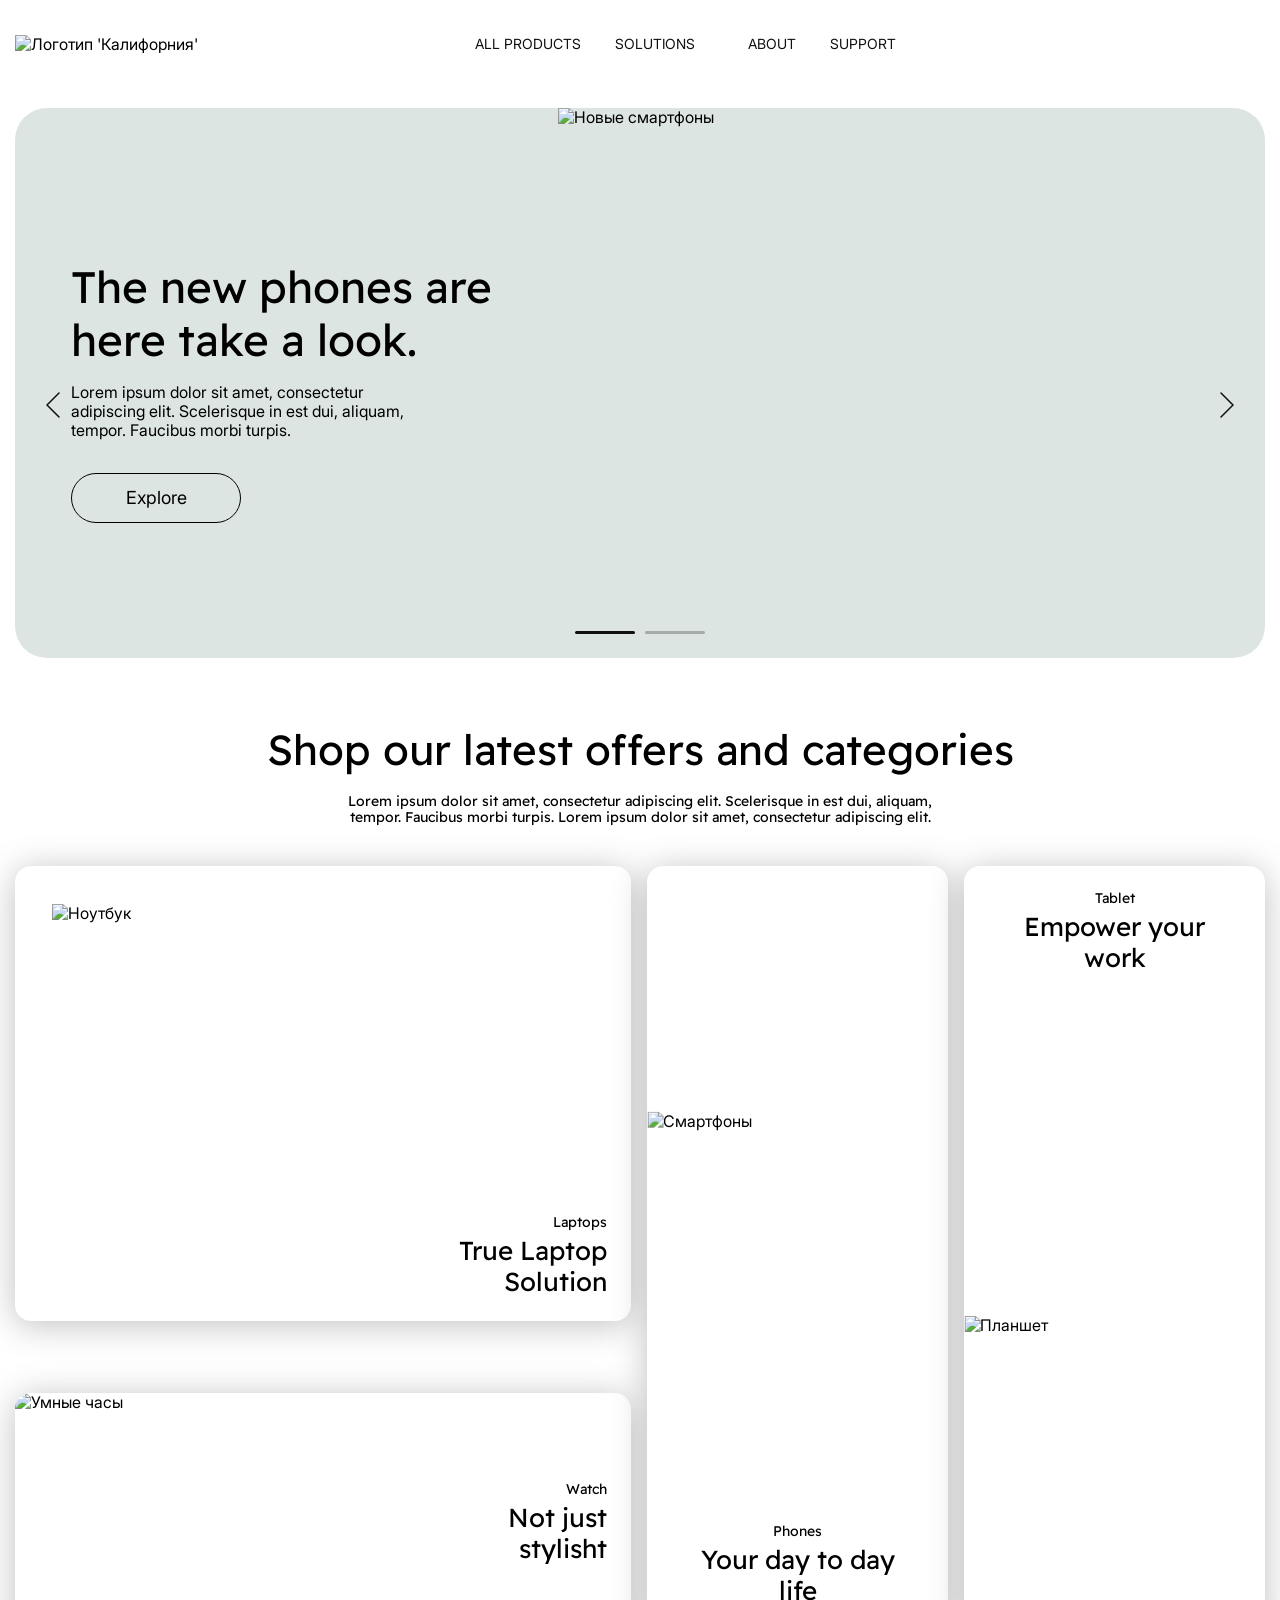
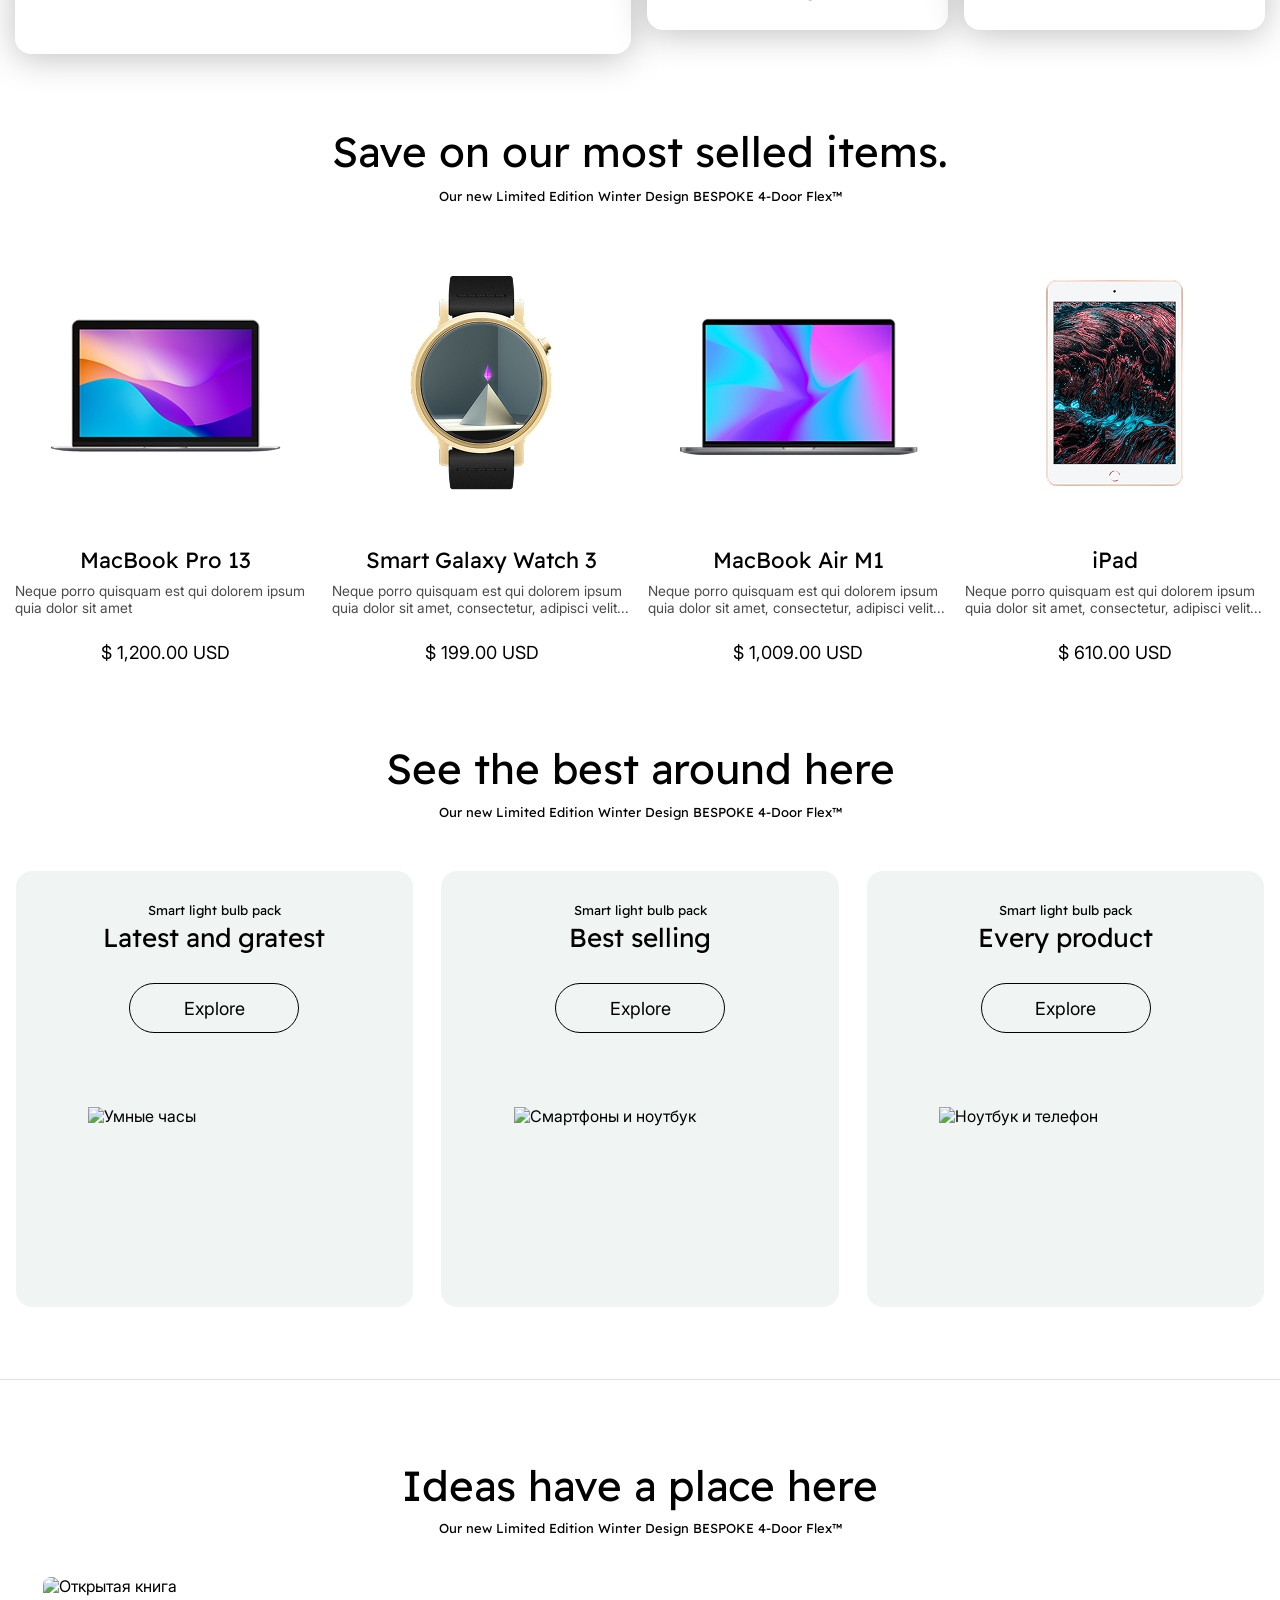
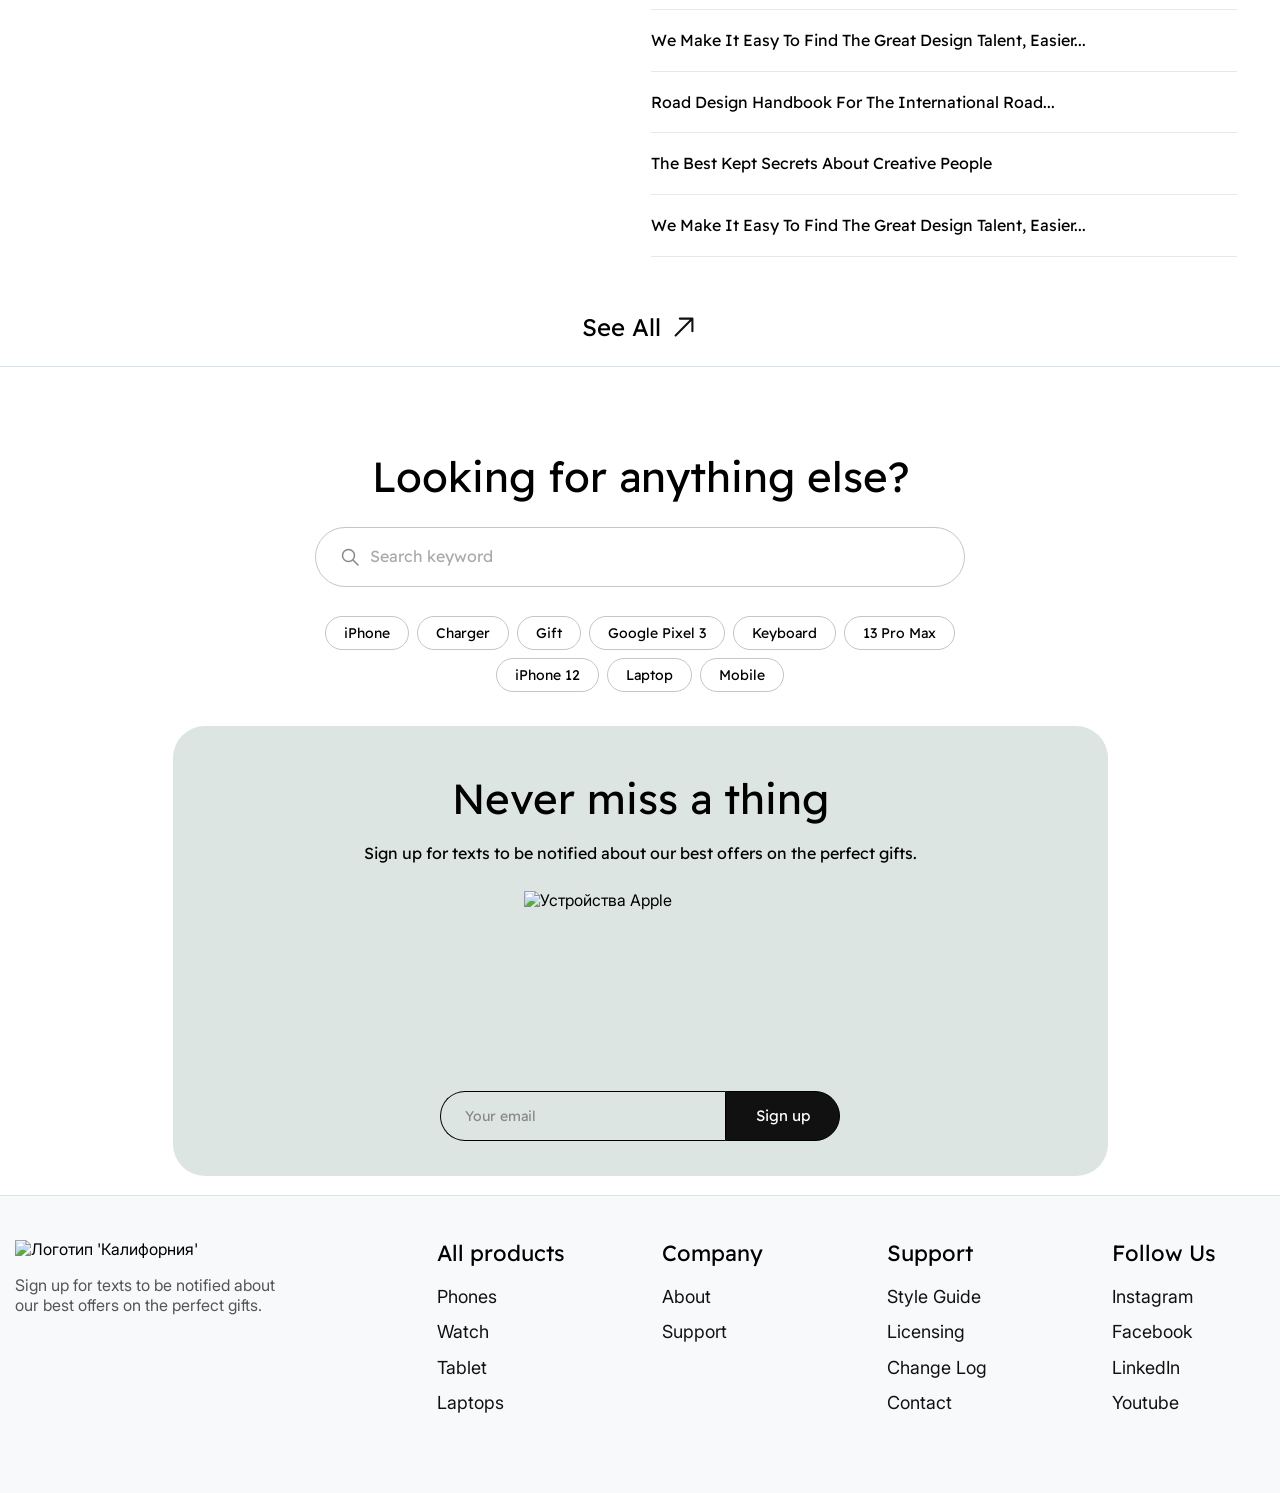
==== Diplom/index.html @ f05d5668 "Add files via upload" ====
<!doctype html>
<html class="page" lang="ru">
  <head>
    <meta charset="UTF-8" />
    <meta name="viewport" content="width=device-width, initial-scale=1.0" />
    <link rel="stylesheet" href="./css/index.css" />
    <script src="./js/index.js" type="module"></script>
    <link rel="shortcut icon" href="icons/apple-logo.png" type="image/x-icon">
    <title>Apple</title>
  </head>

<div class="search-modal" id="searchModal" role="dialog" aria-modal="true" aria-label="Поиск">
  <div class="search-modal__inner">

    <button class="search-modal__close" id="searchModalClose" aria-label="Закрыть поиск">
      <svg width="20" height="20" viewBox="0 0 20 20" fill="none" xmlns="http://www.w3.org/2000/svg">
        <path d="M2 2L18 18M18 2L2 18" stroke="#111" stroke-width="1.5" stroke-linecap="round"/>
      </svg>
    </button>

    <p class="search-modal__label">Search</p>

    <form class="search-modal__form" action="#" onsubmit="return false;">
      <div class="search-modal__input-wrap">
        <svg class="search-modal__icon" width="22" height="22" viewBox="0 0 22 22" fill="none" xmlns="http://www.w3.org/2000/svg">
          <circle cx="9.5" cy="9.5" r="7" stroke="#aaa" stroke-width="1.5"/>
          <path d="M15 15L21 21" stroke="#aaa" stroke-width="1.5" stroke-linecap="round"/>
        </svg>
        <input
          class="search-modal__input"
          id="searchModalInput"
          type="text"
          placeholder="Search keyword..."
          autocomplete="off"
        />
      </div>
    </form>

    <div class="search-modal__tags">
      <span class="search-modal__tags-label">Popular:</span>
      <button class="search-modal__tag" type="button">iPhone</button>
      <button class="search-modal__tag" type="button">Charger</button>
      <button class="search-modal__tag" type="button">MacBook</button>
      <button class="search-modal__tag" type="button">iPad</button>
      <button class="search-modal__tag" type="button">Watch</button>
    </div>

  </div>
</div>

  <body class="page__body">
    <header class="header">
      <div class="container header__container">
        <div class="header__logo">
          <a href="#" class="header__logo-link">
            <img
              class="logo"
              width="170"
              height="21"
              src="/icons/logo.webp"
              alt="Логотип 'Калифорния'"
            />
          </a>
        </div>

        <nav class="header__nav" id="headerNav">
          <ul class="header__nav-list text-regular">
            <li class="header__nav-item">
              <a href="#" class="header__nav-item-link">all products</a>
            </li>

            <!-- Solutions с дропдауном -->
            <li class="header__nav-item header__nav-item--dropdown">
              <a
                href="#"
                class="header__nav-item-link header__nav-item-link--dropdown"
              >
                Solutions
                <svg class="header__nav-item-icon" width="12" height="8">
                  <use href="/icons/sprite.svg#arrow-bottom"></use>
                </svg>
              </a>
              <ul class="header__dropdown">
                <li class="header__dropdown-item">
                  <a href="#" class="header__dropdown-link">Example</a>
                </li>
                <li class="header__dropdown-item">
                  <a href="#" class="header__dropdown-link">Example</a>
                </li>
                <li class="header__dropdown-item">
                  <a href="#" class="header__dropdown-link">Example</a>
                </li>
              </ul>
            </li>

            <li class="header__nav-item">
              <a href="#" class="header__nav-item-link">ABOUT</a>
            </li>
            <li class="header__nav-item">
              <a href="#" class="header__nav-item-link">Support</a>
            </li>
          </ul>
        </nav>

        <div class="header__actions">
          <button class="header__actions-button" aria-label="Поиск">
            <svg class="header__actions-icon" width="24" height="24">
              <use href="/icons/sprite.svg#search"></use>
            </svg>
          </button>
          <button class="header__actions-button" aria-label="Корзина">
            <svg class="header__actions-icon" width="24" height="24">
              <use href="/icons/sprite.svg#cart"></use>
            </svg>
          </button>

          <!-- Бургер (только мобайл) -->
          <button
            class="header__burger"
            id="burgerBtn"
            aria-label="Открыть меню"
            aria-expanded="false"
            aria-controls="headerNav"
          >
            <span class="header__burger-line"></span>
            <span class="header__burger-line"></span>
            <span class="header__burger-line"></span>
          </button>
        </div>
      </div>
    </header>
    <section class="hero">
      <div class="container">
        <div class="hero__slider" id="heroSlider">
          <!-- стрелки -->
          <button
            class="hero__arrow hero__arrow--prev"
            id="heroPrev"
            aria-label="Предыдущий слайд"
          >
            <svg
              width="14"
              height="26"
              viewBox="0 0 14 26"
              fill="none"
              xmlns="http://www.w3.org/2000/svg"
            >
              <path
                d="M13 1L1 13L13 25"
                stroke="#111"
                stroke-width="1.5"
                stroke-linecap="round"
                stroke-linejoin="round"
              />
            </svg>
          </button>
          <button
            class="hero__arrow hero__arrow--next"
            id="heroNext"
            aria-label="Следующий слайд"
          >
            <svg
              width="14"
              height="26"
              viewBox="0 0 14 26"
              fill="none"
              xmlns="http://www.w3.org/2000/svg"
            >
              <path
                d="M1 1L13 13L1 25"
                stroke="#111"
                stroke-width="1.5"
                stroke-linecap="round"
                stroke-linejoin="round"
              />
            </svg>
          </button>
          <!-- track -->
          <div class="hero__track-wrap">
            <div class="hero__track" id="heroTrack">
              <!-- Слайд 1 -->
              <div class="hero__slide">
                <div class="hero__content">
                  <h1 class="hero__title">
                    The new phones are<br />here take a look.
                  </h1>
                  <p class="hero__text">
                    Lorem ipsum dolor sit amet, consectetur adipiscing elit.
                    Scelerisque in est dui, aliquam, tempor. Faucibus morbi
                    turpis.
                  </p>
                  <button class="hero__btn">Explore</button>
                </div>
                <div class="hero__image-wrap">
                  <img
                    class="hero__image"
                    src="/img/hero-phones.webp"
                    width="647"
                    height="550"
                    alt="Новые смартфоны"
                  />
                </div>
              </div>

              <!-- Слайд 2 -->
              <div class="hero__slide">
                <div class="hero__content">
                  <h1 class="hero__title">
                    The new phones are<br />here take a look.
                  </h1>
                  <p class="hero__text">
                    Lorem ipsum dolor sit amet, consectetur adipiscing elit.
                    Scelerisque in est dui, aliquam, tempor. Faucibus morbi
                    turpis.
                  </p>
                  <button class="hero__btn">Explore</button>
                </div>
                <div class="hero__image-wrap">
                  <img
                    class="hero__image"
                    src="/img/hero-phones.webp"
                    width="647"
                    height="550"
                    alt="Новые смартфоны"
                  />
                </div>
              </div>
            </div>

            <div class="hero__dots" id="heroDots">
              <button
                class="hero__dot hero__dot--active"
                data-index="0"
                aria-label="Слайд 1"
              ></button>
              <button
                class="hero__dot"
                data-index="1"
                aria-label="Слайд 2"
              ></button>
            </div>
          </div>
        </div>
      </div>
    </section>
    <section class="categories">
      <div class="container">
        <div class="categories__header">
          <h2 class="categories__title">
            Shop our latest offers and categories
          </h2>
          <p class="categories__text">
            Lorem ipsum dolor sit amet, consectetur adipiscing elit. Scelerisque
            in est dui, aliquam,<br />tempor. Faucibus morbi turpis. Lorem ipsum
            dolor sit amet, consectetur adipiscing elit.
          </p>
        </div>

        <div class="categories__grid">
          <!-- Левая колонка -->
          <div class="categories__col categories__col--left">
            <!-- Ноутбук -->
            <div class="categories__card categories__card--laptop">
              <img
                class="categories__card-img categories__card-img--laptop"
                src="/img/categories-laptop.webp"
                width="500"
                height="377"
                alt="Ноутбук"
              />
              <div class="categories__card-info categories__card-info--laptop">
                <span class="categories__card-label">Laptops</span>
                <h3 class="categories__card-title">
                  True Laptop<br />Solution
                </h3>
              </div>
            </div>

            <!-- Часы -->
            <div class="categories__card categories__card--watch">
              <img
                class="categories__card-img categories__card-img--watch"
                src="/img/categories-watch.webp"
                width="381"
                height="270"
                alt="Умные часы"
              />
              <div class="categories__card-info categories__card-info--watch">
                <span class="categories__card-label">Watch</span>
                <h3 class="categories__card-title">Not just<br />stylisht</h3>
              </div>
            </div>
          </div>
          <!-- /categories__col--left -->

          <!-- Правая колонка -->
          <div class="categories__col categories__col--right">
            <!-- Телефон -->
            <div class="categories__card categories__card--phone">
              <img
                class="categories__card-img categories__card-img--phone"
                src="/img/categories-phones.webp"
                width="405"
                height="367"
                alt="Смартфоны"
              />
              <div class="categories__card-info categories__card-info--phone">
                <span class="categories__card-label">Phones</span>
                <h3 class="categories__card-title">
                  Your day to day<br />life
                </h3>
              </div>
            </div>

            <!-- Планшет -->
            <div class="categories__card categories__card--tablet">
              <img
                class="categories__card-img categories__card-img--tablet"
                src="/img/categories-tablet.webp"
                width="467"
                height="425"
                alt="Планшет"
              />
              <div class="categories__card-info categories__card-info--tablet">
                <span class="categories__card-label">Tablet</span>
                <h3 class="categories__card-title">Empower your<br />work</h3>
              </div>
            </div>
          </div>
        </div>
      </div>
    </section>
    <section class="advert">
      <div class="container">
        <div class="advert__header">
          <h2 class="advert__title title-md">Save on our most selled items.</h2>
          <p class="advert__header-info text-regular">Our new Limited Edition Winter Design BESPOKE 4-Door Flex™</p>
        </div>
        <div class="advert__goods-wrapper">
          <div class="advert__goods-cart">
            <a href="#" class="advert__goods-img-link"><img class="advert__goods-img" src="img/advert-laptop-1.webp" alt="Ноутбук Макбук Про 13"></a>
            <div class="advert__goods-info">
              <h3 class="advert__goods-title title-md"><a href="#" class="advert__goods-title-link">MacBook Pro 13</a></h3>
              <p class="advert__goods-text">Neque porro quisquam est qui dolorem ipsum quia dolor sit amet</p>
              <p class="advert__goods-price advert__goods-price--accent">$ 1,200.00 USD</p>
            </div>
          </div>
          <div class="advert__goods-cart">
            <a href="#" class="advert__goods-img-link"><img class="advert__goods-img" src="img/advert-watch.webp" alt="Часы Смарт Галакси Вотч 3"></a>
            <div class="advert__goods-info">
              <h3 class="advert__goods-title title-md"><a href="#" class="advert__goods-title-link">Smart Galaxy Watch 3</a></h3>
              <p class="advert__goods-text">Neque porro quisquam est qui dolorem ipsum quia dolor sit amet, consectetur, adipisci velit...</p>
              <p class="advert__goods-price advert__goods-price--accent">$ 199.00 USD</p>
            </div>
          </div>
          <div class="advert__goods-cart">
            <a href="#" class="advert__goods-img-link"><img class="advert__goods-img" src="img/advert-laptop-2.webp" alt="Ноутбук Макбук Эир М1"></a>
            <div class="advert__goods-info">
              <h3 class="advert__goods-title title-md"><a href="#" class="advert__goods-title-link">MacBook Air M1</a></h3>
              <p class="advert__goods-text">Neque porro quisquam est qui dolorem ipsum quia dolor sit amet, consectetur, adipisci velit...</p>
              <p class="advert__goods-price advert__goods-price--accent">$ 1,009.00 USD</p>
            </div>
          </div>
          <div class="advert__goods-cart">
            <a href="#" class="advert__goods-img-link"><img class="advert__goods-img" src="img/advert-tablet.webp" alt="Планшет iPad"></a>
            <div class="advert__goods-info">
              <h3 class="advert__goods-title title-md"><a href="#" class="advert__goods-title-link">iPad</a></h3>
              <p class="advert__goods-text">Neque porro quisquam est qui dolorem ipsum quia dolor sit amet, consectetur, adipisci velit...</p>
              <p class="advert__goods-price advert__goods-price--accent">$ 610.00 USD</p>
            </div>
          </div>
          </div>
        </div>
      </div>
    </section>
    <section class="hot-offer">
  <div class="container">

    <div class="hot-offer__header">
      <h2 class="hot-offer__title">See the best around here</h2>
      <p class="hot-offer__text">Our new Limited Edition Winter Design BESPOKE 4-Door Flex™</p>
    </div>

    <div class="hot-offer__card-wrapper">

      <!-- Карточка 1 -->
      <div class="hot-offer__card">
        <div class="hot-offer__card-info">
          <span class="hot-offer__card-label">Smart light bulb pack</span>
          <h3 class="hot-offer__card-title">Latest and gratest</h3>
          <button class="hot-offer__card-btn">Explore</button>
        </div>
        <div class="hot-offer__card-img-wrap">
          <img
            class="hot-offer__card-img"
            src="/img/hot-offer-watch.webp"
            width="253"
            height="200"
            alt="Умные часы"
          />
        </div>
      </div>

      <!-- Карточка 2 -->
      <div class="hot-offer__card">
        <div class="hot-offer__card-info">
          <span class="hot-offer__card-label">Smart light bulb pack</span>
          <h3 class="hot-offer__card-title">Best selling</h3>
          <button class="hot-offer__card-btn">Explore</button>
        </div>
        <div class="hot-offer__card-img-wrap">
          <img
            class="hot-offer__card-img"
            src="/img/hot-offer-phones-laptop.webp"
            width="253"
            height="200"
            alt="Смартфоны и ноутбук"
          />
        </div>
      </div>

      <!-- Карточка 3 -->
      <div class="hot-offer__card">
        <div class="hot-offer__card-info">
          <span class="hot-offer__card-label">Smart light bulb pack</span>
          <h3 class="hot-offer__card-title">Every product</h3>
          <button class="hot-offer__card-btn">Explore</button>
        </div>
        <div class="hot-offer__card-img-wrap">
          <img
            class="hot-offer__card-img"
            src="/img/hot-offer-laptop-phone.webp"
            width="253"
            height="200"
            alt="Ноутбук и телефон"
          />
        </div>
      </div>

    </div>
  </div>
    </section>
    <section class="ideas">
  <div class="container">
    <div class="ideas__header">
      <h2 class="ideas__title">Ideas have a place here</h2>
      <p class="ideas__text">Our new Limited Edition Winter Design BESPOKE 4-Door Flex™</p>
    </div>
    <div class="ideas__body">
      <div class="ideas__img-wrap">
        <img
          class="ideas__img"
          src="/img/ideas-img.webp"
          width="602"
          height="420"
          alt="Открытая книга"
        />
      </div>
      <ul class="ideas__list">
        <li class="ideas__item">
          <a href="#" class="ideas__link">We Make It Easy To Find The Great Design Talent, Easier...</a>
        </li>
        <li class="ideas__item">
          <a href="#" class="ideas__link">Road Design Handbook For The International Road...</a>
        </li>
        <li class="ideas__item">
          <a href="#" class="ideas__link">The Best Kept Secrets About Creative People</a>
        </li>
        <li class="ideas__item">
          <a href="#" class="ideas__link">We Make It Easy To Find The Great Design Talent, Easier...</a>
        </li>
      </ul>
    </div>
    <div class="ideas__footer">
      <a href="#" class="ideas__see-all">
        See All
        <svg width="30" height="28" viewBox="0 0 20 20" fill="none" xmlns="http://www.w3.org/2000/svg">
          <path d="M4 16L16 4M16 4H7M16 4V13" stroke="#111" stroke-width="1.5" stroke-linecap="round" stroke-linejoin="round"/>
        </svg>
      </a>
    </div>
  </div>
    </section>
    <section class="search-offer">
  <div class="container">
    <div class="search-offer__top">
      <h2 class="search-offer__title">Looking for anything else?</h2>
      <!-- Форма -->
      <form class="search-offer__form" action="#" onsubmit="return false;">
        <button class="search-offer__form-icon" type="submit" aria-label="Поиск">
          <svg width="20" height="20" viewBox="0 0 20 20" fill="none" xmlns="http://www.w3.org/2000/svg">
            <circle cx="8.5" cy="8.5" r="6" stroke="#888" stroke-width="1.5"/>
            <path d="M13 13L18 18" stroke="#888" stroke-width="1.5" stroke-linecap="round"/>
          </svg>
        </button>
        <input
          class="search-offer__form-input"
          type="text"
          id="searchInput"
          placeholder="Search keyword"
          autocomplete="off"
        />
      </form>

      <!-- Кнопки -->
      <div class="search-offer__tags">
        <button class="search-offer__tag" type="button">iPhone</button>
        <button class="search-offer__tag" type="button">Charger</button>
        <button class="search-offer__tag" type="button">Gift</button>
        <button class="search-offer__tag" type="button">Google Pixel 3</button>
        <button class="search-offer__tag" type="button">Keyboard</button>
        <button class="search-offer__tag" type="button">13 Pro Max</button>
        <button class="search-offer__tag" type="button">iPhone 12</button>
        <button class="search-offer__tag" type="button">Laptop</button>
        <button class="search-offer__tag" type="button">Mobile</button>
      </div>
    </div>

    <!-- цветной блок -->
    <div class="search-offer__banner">
      <div class="search-offer__banner-content">
        <h3 class="search-offer__banner-title">Never miss a thing</h3>
        <p class="search-offer__banner-text">Sign up for texts to be notified about our best offers on the perfect gifts.</p>
      </div>
      <div class="search-offer__banner-img-wrap">
        <img
          class="search-offer__banner-img"
          src="/img/search-offer-phones-laptop.webp"
          width="350"
          height="280"
          alt="Устройства Apple"
        />
      </div>
      <form class="search-offer__banner-form" action="#" onsubmit="return false;">
          <input
            class="search-offer__banner-input"
            type="email"
            id="emailInput"
            placeholder="Your email"
            autocomplete="email"
          />
          <button class="search-offer__banner-btn" type="submit">Sign up</button>
        </form>
    </div>

  </div>
    </section>
    <footer class="footer">
      <div class="container">
        <div class="footer__wrapper">
          <div class="footer__logo-wrapper">
            <a href="#" class="footer__logo-link">
                <img
                  class="logo"
                  width="170"
                  height="21"
                  src="/icons/logo.webp"
                  alt="Логотип 'Калифорния'"
                />
              </a>
              <p class="footer__info">Sign up for texts to be notified about <br> our best offers on the perfect gifts.</p>
          </div>
            <nav class="footer__nav">
              <ul class="footer__products-list footer__list">
                <li class="footer__products-item footer__nav-item--title">All products</li>
                <li class="footer__products-item"><a href="#" class="footer__nav-link">Phones         </a></li>
                <li class="footer__products-item"><a href="#" class="footer__nav-link">Watch         </a></li>
                <li class="footer__products-item"><a href="#" class="footer__nav-link">Tablet         </a></li>
                <li class="footer__products-item"><a href="#" class="footer__nav-link">Laptops         </a></li>
              </ul>
              <ul class="footer__about-list footer__list">
                <li class="footer__about-item footer__nav-item--title">Company</li>
                <li class="footer__about-item"><a href="#" class="footer__nav-link">About         </a></li>
                <li class="footer__about-item"><a href="#" class="footer__nav-link">Support         </a></li>
            </ul>
              <ul class="footer__support-list footer__list">
                <li class="footer__support-item footer__nav-item--title">Support</li>
                <li class="footer__support-item"><a href="#" class="footer__nav-link">Style Guide         </a></li>
                <li class="footer__support-item"><a href="#" class="footer__nav-link">Licensing         </a></li>
                <li class="footer__support-item"><a href="#" class="footer__nav-link">Change Log         </a></li>
                <li class="footer__support-item"><a href="#" class="footer__nav-link">Contact         </a></li></ul>
              <ul class="footer__social-media-list footer__list">
                <li class="footer__social-media-item footer__nav-item--title">Follow Us</li>
                <li class="footer__social-media-item"><a href="#" class="footer__nav-link">Instagram         </a></li>
              <li class="footer__social-media-item"><a href="#" class="footer__nav-link">Facebook         </a></li>
              <li class="footer__social-media-item"><a href="#" class="footer__nav-link">LinkedIn         </a></li>
              <li class="footer__social-media-item"><a href="#" class="footer__nav-link">Youtube         </a></li>
            </ul>
            </nav>
        </div>
      </div>
    </footer>

  </body>
</html>
---- Diplom/css/index.css ----
/* base */
@import "./base/normalize.css";
@import "./base/fonts.css";
@import "./base/vars.css";
@import "./base/globals.css";

/* blocks */
@import "./blocks/header.css";
@import "./blocks/hero.css";
@import "./blocks/categories.css";
@import "./blocks/advert.css";
@import "./blocks/hot-offer.css";
@import "./blocks/ideas.css";
@import "./blocks/search-offer.css";
@import "./blocks/footer.css";
@import "./blocks/search-modal.css";
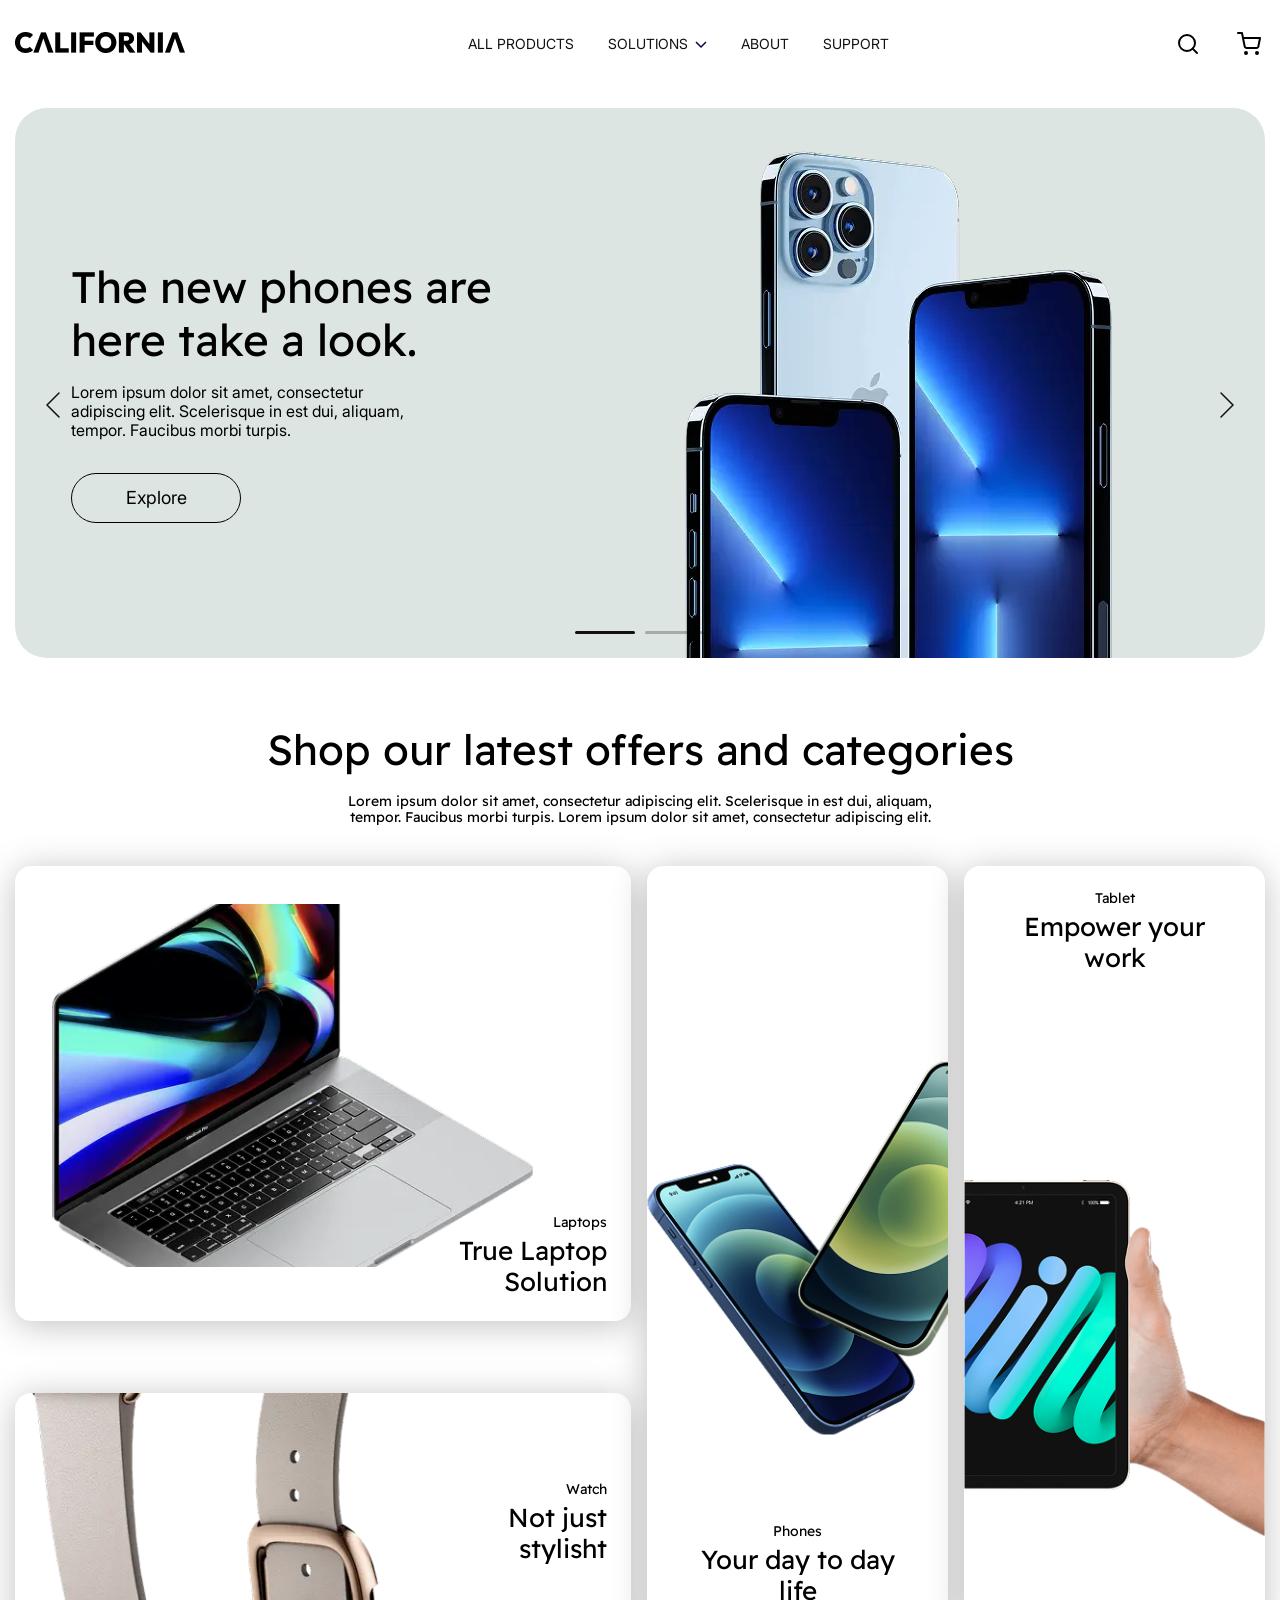
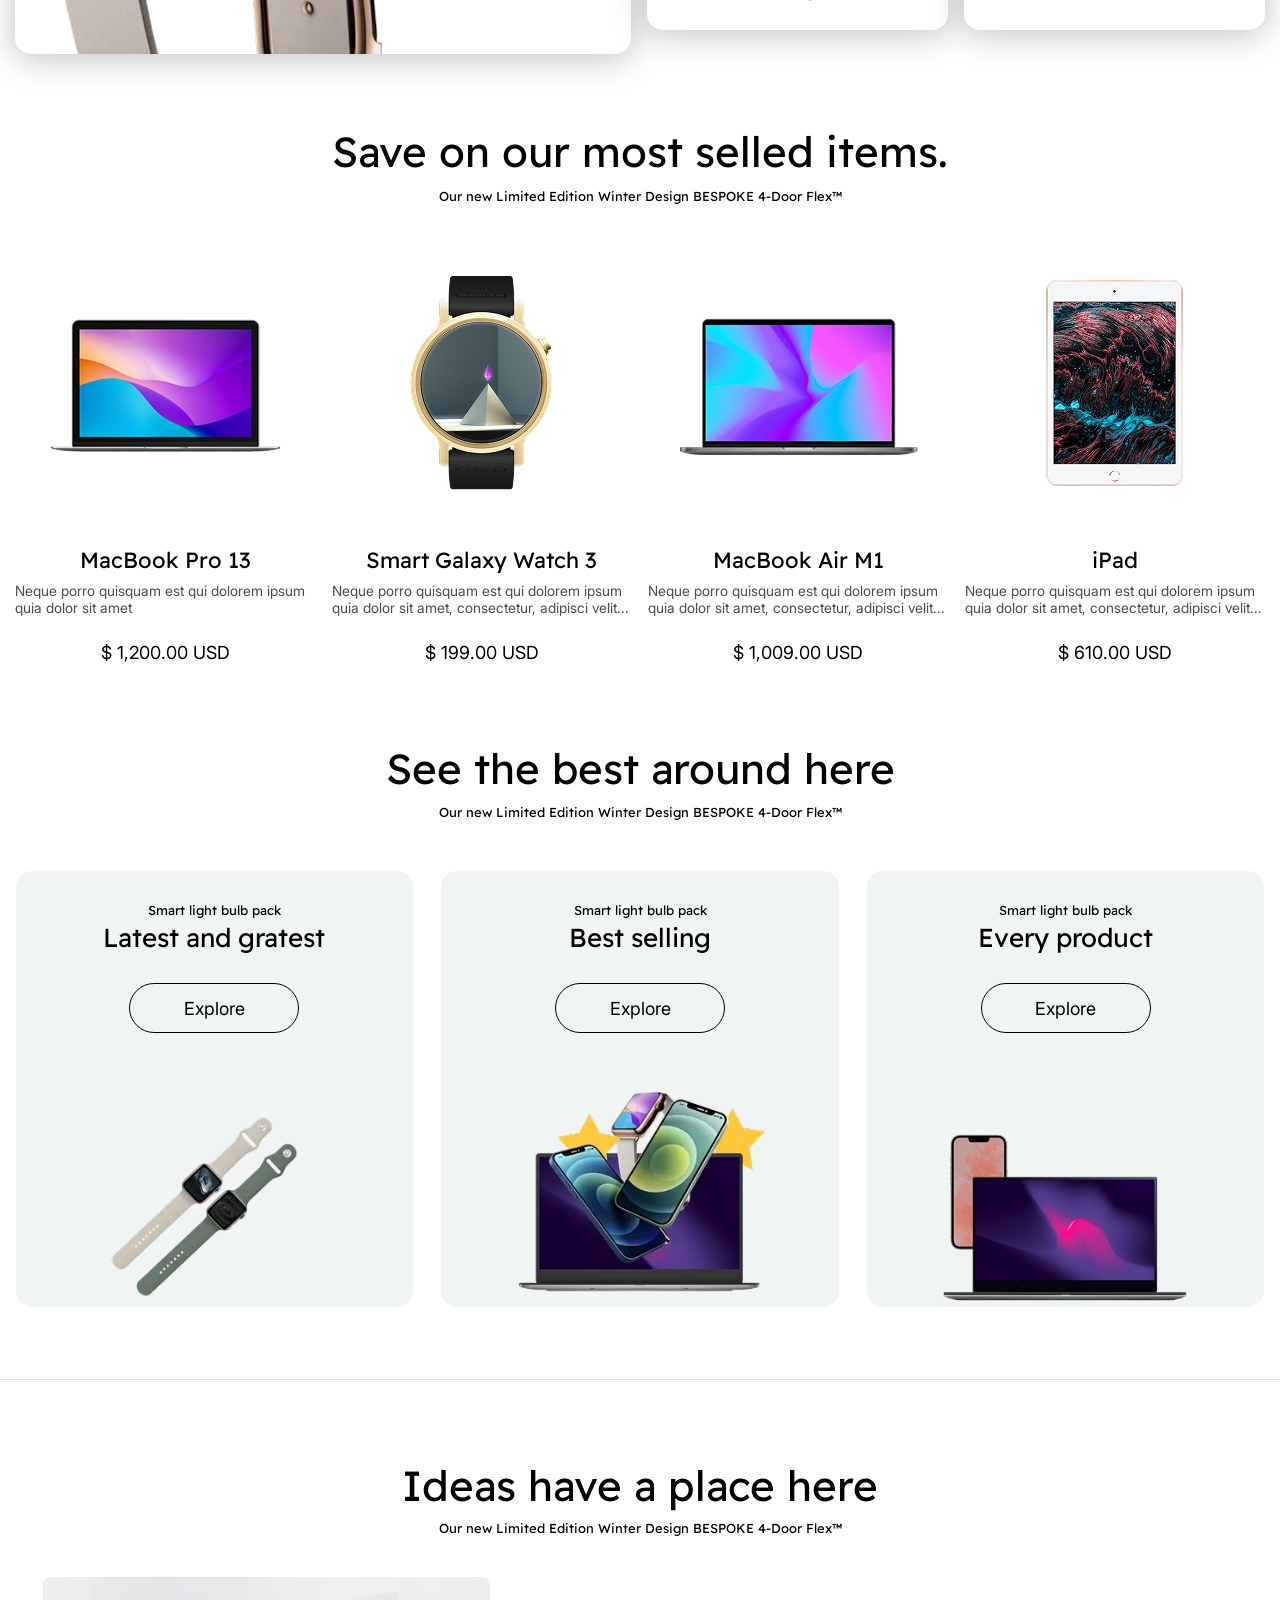
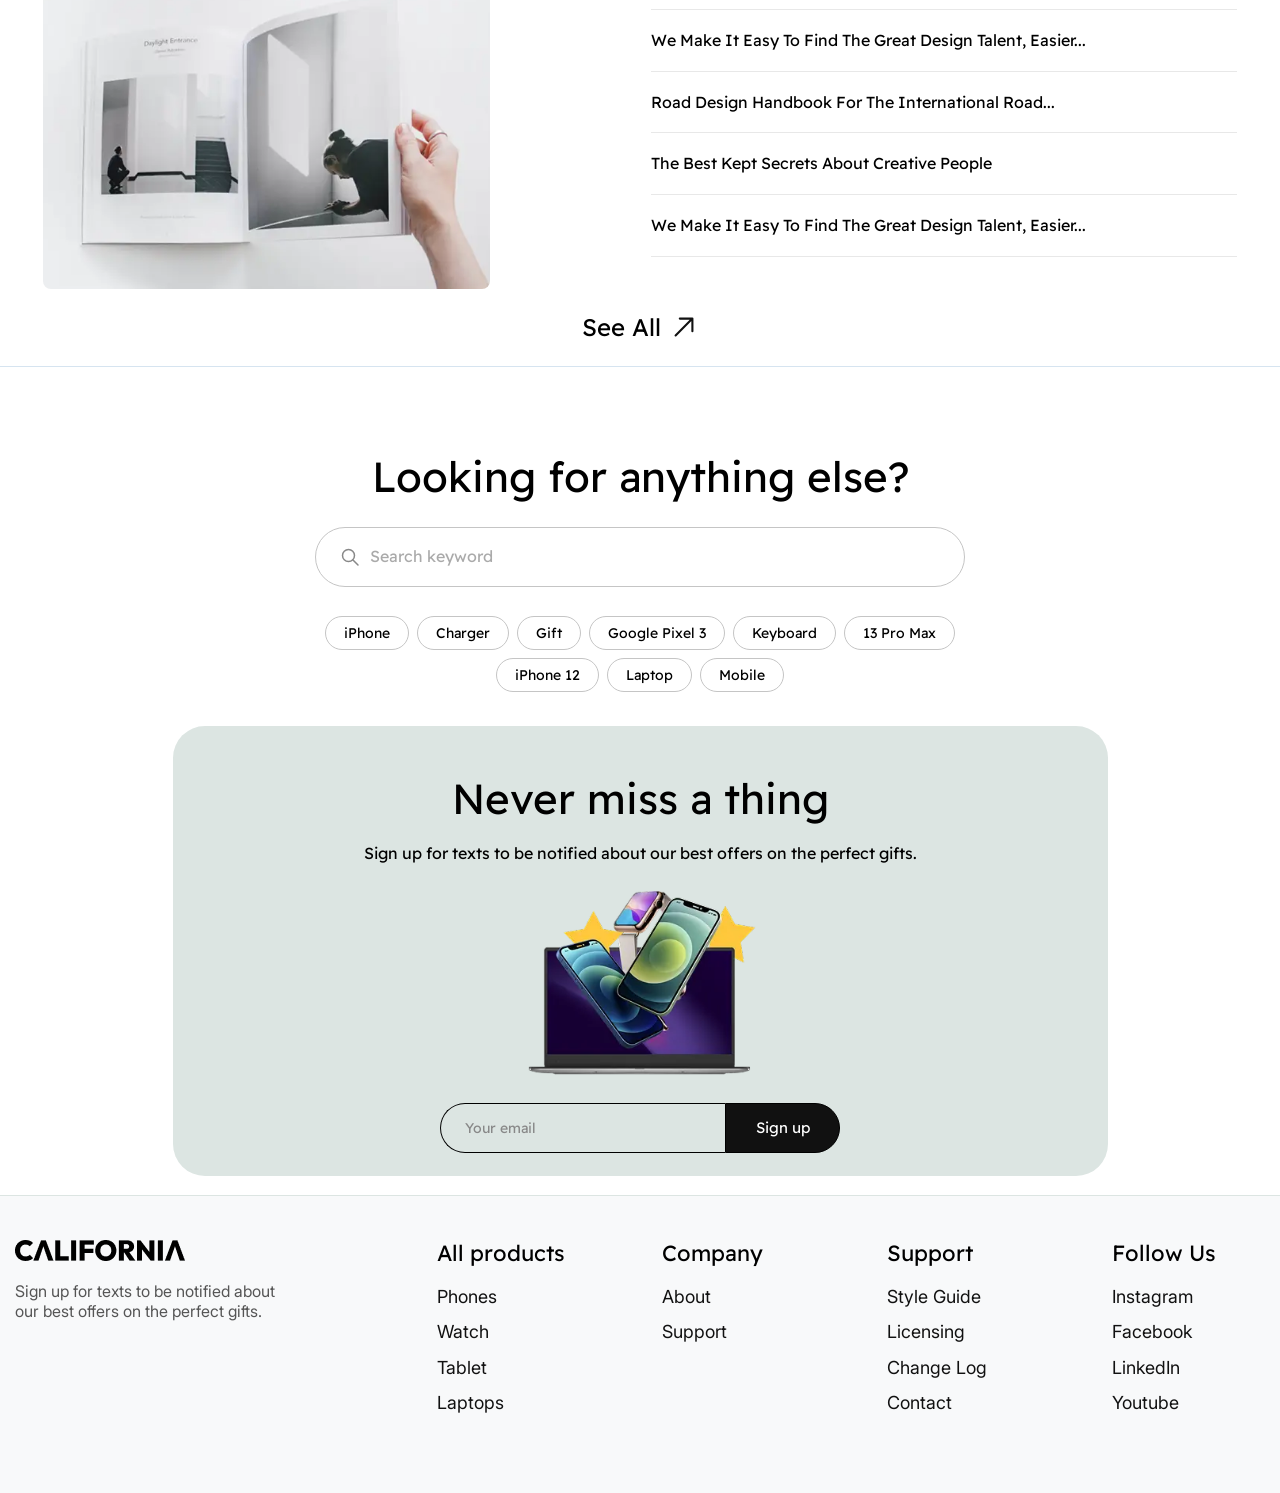
==== commit cb5c4014: "Add files via upload" ====
--- a/Diplom/index.html
+++ b/Diplom/index.html
@@ -5,7 +5,7 @@
     <meta name="viewport" content="width=device-width, initial-scale=1.0" />
     <link rel="stylesheet" href="./css/index.css" />
     <script src="./js/index.js" type="module"></script>
-    <link rel="shortcut icon" href="icons/apple-logo.png" type="image/x-icon">
+    <link rel="shortcut icon" href="./icons/apple-logo.png" type="image/x-icon">
     <title>Apple</title>
   </head>
 
@@ -57,7 +57,7 @@
               class="logo"
               width="170"
               height="21"
-              src="/icons/logo.webp"
+              src="./icons/logo.webp"
               alt="Логотип 'Калифорния'"
             />
           </a>
@@ -77,7 +77,7 @@
               >
                 Solutions
                 <svg class="header__nav-item-icon" width="12" height="8">
-                  <use href="/icons/sprite.svg#arrow-bottom"></use>
+                  <use href="./icons/sprite.svg#arrow-bottom"></use>
                 </svg>
               </a>
               <ul class="header__dropdown">
@@ -105,12 +105,12 @@
         <div class="header__actions">
           <button class="header__actions-button" aria-label="Поиск">
             <svg class="header__actions-icon" width="24" height="24">
-              <use href="/icons/sprite.svg#search"></use>
+              <use href="./icons/sprite.svg#search"></use>
             </svg>
           </button>
           <button class="header__actions-button" aria-label="Корзина">
             <svg class="header__actions-icon" width="24" height="24">
-              <use href="/icons/sprite.svg#cart"></use>
+              <use href="./icons/sprite.svg#cart"></use>
             </svg>
           </button>
 
@@ -194,7 +194,7 @@
                 <div class="hero__image-wrap">
                   <img
                     class="hero__image"
-                    src="/img/hero-phones.webp"
+                    src="./img/hero-phones.webp"
                     width="647"
                     height="550"
                     alt="Новые смартфоны"
@@ -218,7 +218,7 @@
                 <div class="hero__image-wrap">
                   <img
                     class="hero__image"
-                    src="/img/hero-phones.webp"
+                    src="./img/hero-phones.webp"
                     width="647"
                     height="550"
                     alt="Новые смартфоны"
@@ -263,7 +263,7 @@
             <div class="categories__card categories__card--laptop">
               <img
                 class="categories__card-img categories__card-img--laptop"
-                src="/img/categories-laptop.webp"
+                src="./img/categories-laptop.webp"
                 width="500"
                 height="377"
                 alt="Ноутбук"
@@ -280,7 +280,7 @@
             <div class="categories__card categories__card--watch">
               <img
                 class="categories__card-img categories__card-img--watch"
-                src="/img/categories-watch.webp"
+                src="./img/categories-watch.webp"
                 width="381"
                 height="270"
                 alt="Умные часы"
@@ -299,7 +299,7 @@
             <div class="categories__card categories__card--phone">
               <img
                 class="categories__card-img categories__card-img--phone"
-                src="/img/categories-phones.webp"
+                src="./img/categories-phones.webp"
                 width="405"
                 height="367"
                 alt="Смартфоны"
@@ -316,7 +316,7 @@
             <div class="categories__card categories__card--tablet">
               <img
                 class="categories__card-img categories__card-img--tablet"
-                src="/img/categories-tablet.webp"
+                src="./img/categories-tablet.webp"
                 width="467"
                 height="425"
                 alt="Планшет"
@@ -338,7 +338,7 @@
         </div>
         <div class="advert__goods-wrapper">
           <div class="advert__goods-cart">
-            <a href="#" class="advert__goods-img-link"><img class="advert__goods-img" src="img/advert-laptop-1.webp" alt="Ноутбук Макбук Про 13"></a>
+            <a href="#" class="advert__goods-img-link"><img class="advert__goods-img" src="./img/advert-laptop-1.webp" alt="Ноутбук Макбук Про 13"></a>
             <div class="advert__goods-info">
               <h3 class="advert__goods-title title-md"><a href="#" class="advert__goods-title-link">MacBook Pro 13</a></h3>
               <p class="advert__goods-text">Neque porro quisquam est qui dolorem ipsum quia dolor sit amet</p>
@@ -346,7 +346,7 @@
             </div>
           </div>
           <div class="advert__goods-cart">
-            <a href="#" class="advert__goods-img-link"><img class="advert__goods-img" src="img/advert-watch.webp" alt="Часы Смарт Галакси Вотч 3"></a>
+            <a href="#" class="advert__goods-img-link"><img class="advert__goods-img" src="./img/advert-watch.webp" alt="Часы Смарт Галакси Вотч 3"></a>
             <div class="advert__goods-info">
               <h3 class="advert__goods-title title-md"><a href="#" class="advert__goods-title-link">Smart Galaxy Watch 3</a></h3>
               <p class="advert__goods-text">Neque porro quisquam est qui dolorem ipsum quia dolor sit amet, consectetur, adipisci velit...</p>
@@ -354,7 +354,7 @@
             </div>
           </div>
           <div class="advert__goods-cart">
-            <a href="#" class="advert__goods-img-link"><img class="advert__goods-img" src="img/advert-laptop-2.webp" alt="Ноутбук Макбук Эир М1"></a>
+            <a href="#" class="advert__goods-img-link"><img class="advert__goods-img" src="./img/advert-laptop-2.webp" alt="Ноутбук Макбук Эир М1"></a>
             <div class="advert__goods-info">
               <h3 class="advert__goods-title title-md"><a href="#" class="advert__goods-title-link">MacBook Air M1</a></h3>
               <p class="advert__goods-text">Neque porro quisquam est qui dolorem ipsum quia dolor sit amet, consectetur, adipisci velit...</p>
@@ -362,7 +362,7 @@
             </div>
           </div>
           <div class="advert__goods-cart">
-            <a href="#" class="advert__goods-img-link"><img class="advert__goods-img" src="img/advert-tablet.webp" alt="Планшет iPad"></a>
+            <a href="#" class="advert__goods-img-link"><img class="advert__goods-img" src="./img/advert-tablet.webp" alt="Планшет iPad"></a>
             <div class="advert__goods-info">
               <h3 class="advert__goods-title title-md"><a href="#" class="advert__goods-title-link">iPad</a></h3>
               <p class="advert__goods-text">Neque porro quisquam est qui dolorem ipsum quia dolor sit amet, consectetur, adipisci velit...</p>
@@ -393,7 +393,7 @@
         <div class="hot-offer__card-img-wrap">
           <img
             class="hot-offer__card-img"
-            src="/img/hot-offer-watch.webp"
+            src="./img/hot-offer-watch.webp"
             width="253"
             height="200"
             alt="Умные часы"
@@ -411,7 +411,7 @@
         <div class="hot-offer__card-img-wrap">
           <img
             class="hot-offer__card-img"
-            src="/img/hot-offer-phones-laptop.webp"
+            src="./img/hot-offer-phones-laptop.webp"
             width="253"
             height="200"
             alt="Смартфоны и ноутбук"
@@ -429,7 +429,7 @@
         <div class="hot-offer__card-img-wrap">
           <img
             class="hot-offer__card-img"
-            src="/img/hot-offer-laptop-phone.webp"
+            src="./img/hot-offer-laptop-phone.webp"
             width="253"
             height="200"
             alt="Ноутбук и телефон"
@@ -450,7 +450,7 @@
       <div class="ideas__img-wrap">
         <img
           class="ideas__img"
-          src="/img/ideas-img.webp"
+          src="./img/ideas-img.webp"
           width="602"
           height="420"
           alt="Открытая книга"
@@ -525,7 +525,7 @@
       <div class="search-offer__banner-img-wrap">
         <img
           class="search-offer__banner-img"
-          src="/img/search-offer-phones-laptop.webp"
+          src="./img/search-offer-phones-laptop.webp"
           width="350"
           height="280"
           alt="Устройства Apple"
@@ -554,7 +554,7 @@
                   class="logo"
                   width="170"
                   height="21"
-                  src="/icons/logo.webp"
+                  src="./icons/logo.webp"
                   alt="Логотип 'Калифорния'"
                 />
               </a>
